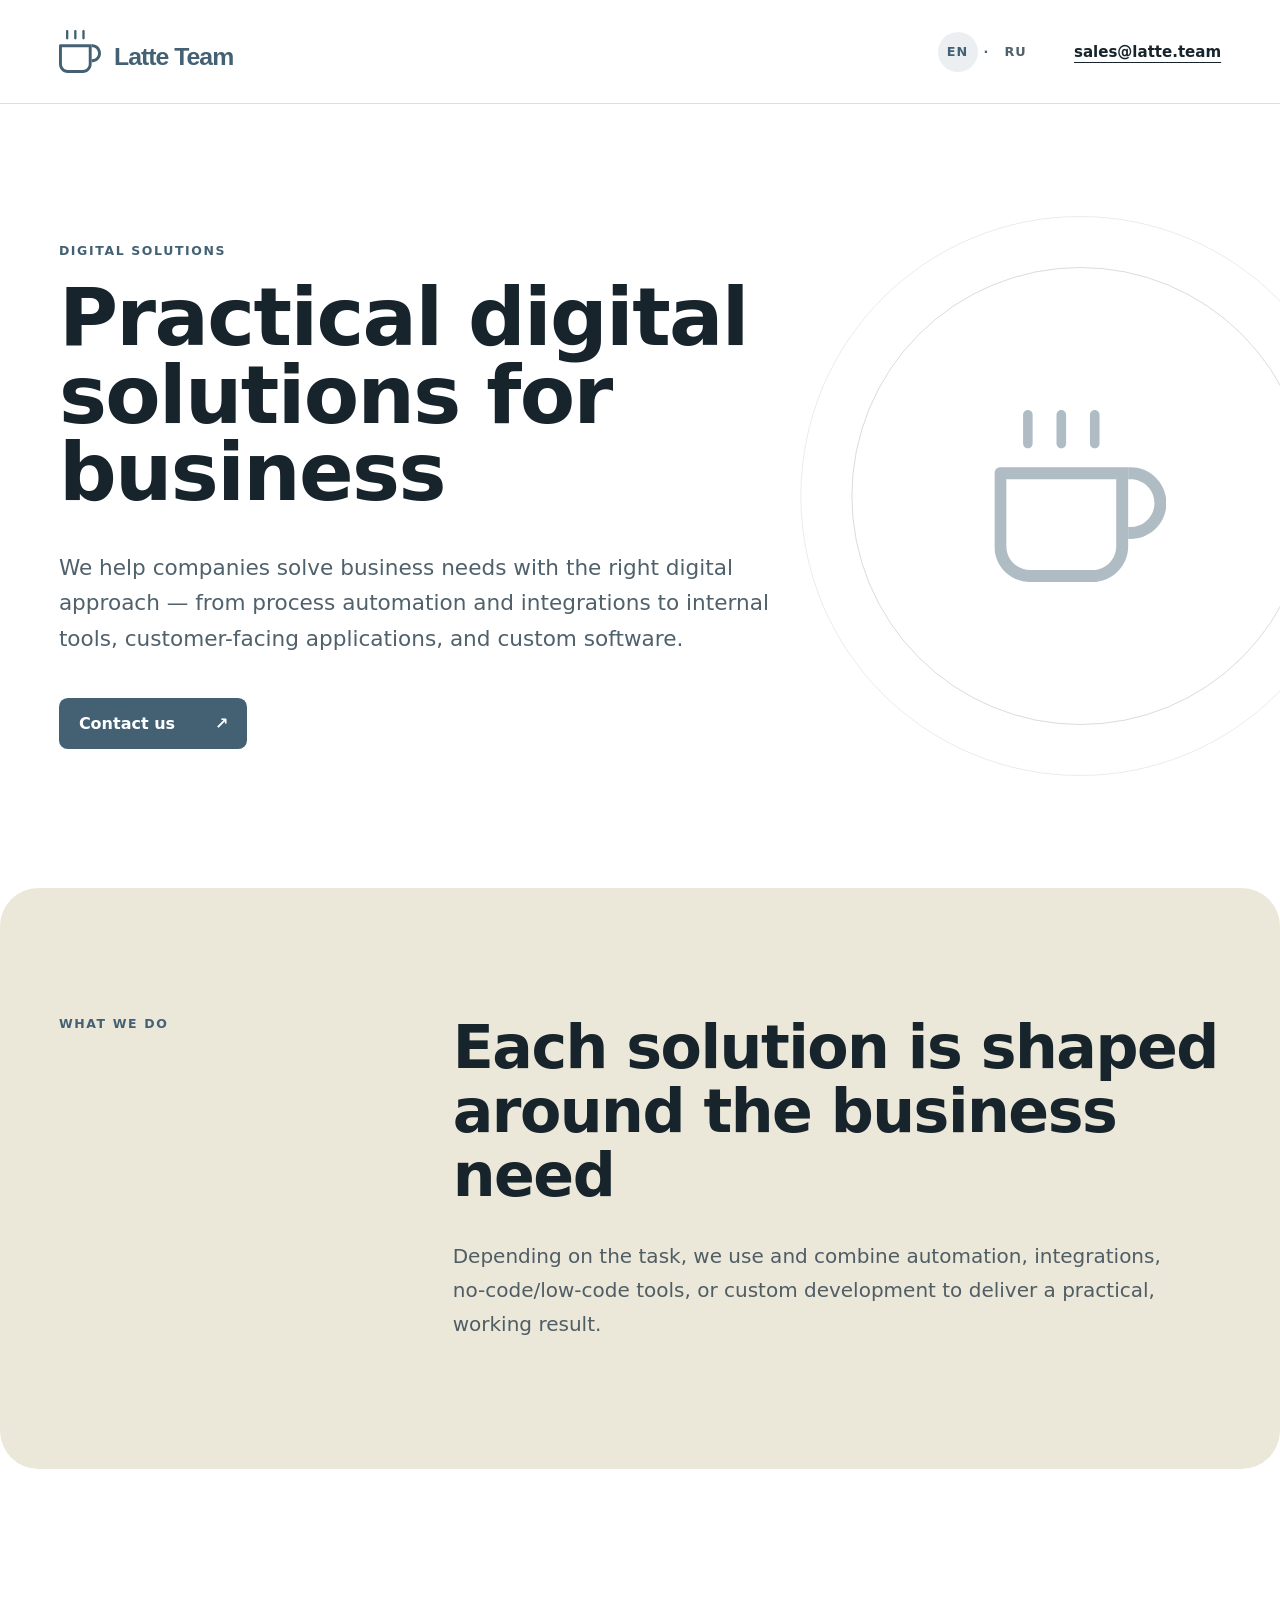
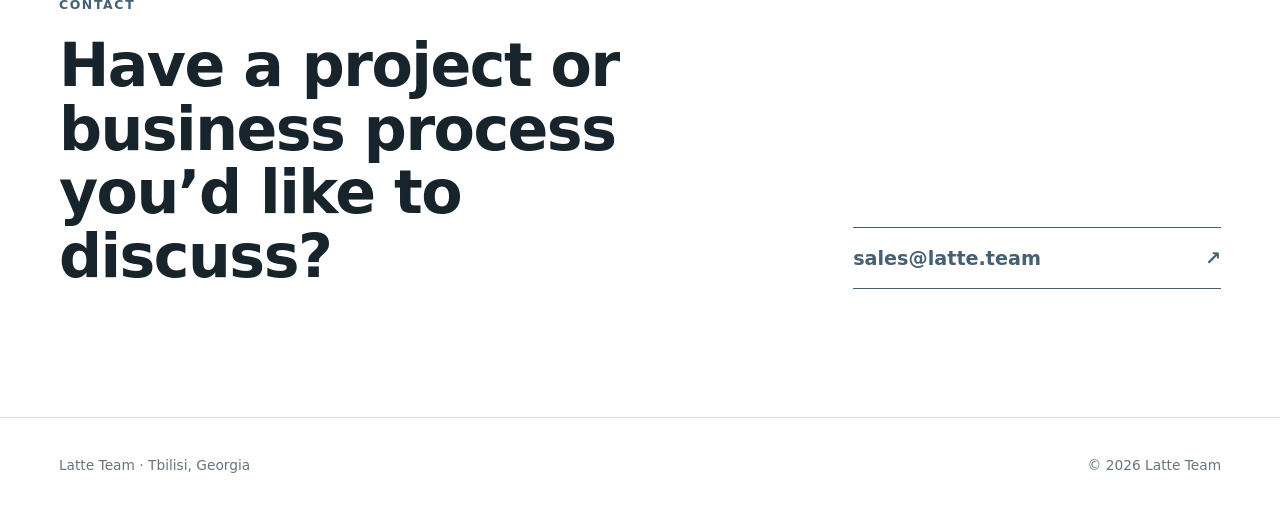
==== index.html @ b885271b "Address accessibility and site hygiene findings AI-Assisted-By: OpenAI Codex" ====
<!doctype html>
<html lang="en">
  <head>
    <meta charset="utf-8">
    <meta name="viewport" content="width=device-width, initial-scale=1">
    <meta
      http-equiv="Content-Security-Policy"
      content="default-src 'none'; style-src 'self'; img-src 'self'; font-src 'self'; base-uri 'none'; form-action 'none'"
    >
    <title>Latte Team — Digital Solutions for Business</title>
    <meta
      name="description"
      content="Latte Team helps companies solve business needs with automation, integrations, no-code/low-code tools, and custom software."
    >
    <link rel="canonical" href="https://latte.team/">
    <link rel="alternate" hreflang="en" href="https://latte.team/">
    <link rel="alternate" hreflang="ru" href="https://latte.team/ru/">
    <link rel="alternate" hreflang="x-default" href="https://latte.team/">
    <link rel="icon" href="/assets/latte-mark.svg" type="image/svg+xml">
    <link rel="alternate icon" href="/favicon.ico" type="image/x-icon">

    <meta property="og:type" content="website">
    <meta property="og:site_name" content="Latte Team">
    <meta property="og:locale" content="en_US">
    <meta property="og:locale:alternate" content="ru_RU">
    <meta property="og:title" content="Latte Team — Digital Solutions for Business">
    <meta
      property="og:description"
      content="Practical digital solutions shaped around real business needs."
    >
    <meta property="og:url" content="https://latte.team/">
    <meta property="og:image" content="https://latte.team/assets/og-image.png">
    <meta property="og:image:secure_url" content="https://latte.team/assets/og-image.png">
    <meta property="og:image:type" content="image/png">
    <meta property="og:image:width" content="1200">
    <meta property="og:image:height" content="630">
    <meta property="og:image:alt" content="Latte Team — digital solutions for business">
    <meta name="twitter:card" content="summary_large_image">
    <meta name="twitter:title" content="Latte Team — Digital Solutions for Business">
    <meta
      name="twitter:description"
      content="Practical digital solutions shaped around real business needs."
    >
    <meta name="twitter:image" content="https://latte.team/assets/og-image.png">
    <meta name="twitter:image:alt" content="Latte Team — digital solutions for business">

    <link rel="stylesheet" href="/styles.css?v=6">
  </head>
  <body>
    <header class="site-header">
      <a class="brand" href="#top" aria-label="Latte Team home">
        <img src="/assets/latte-mark.svg" width="42" height="42" alt="">
        <span>Latte Team</span>
      </a>
      <div class="header-actions">
        <nav class="language-switcher" aria-label="Language selection">
          <a href="/" lang="en" aria-current="page">EN</a>
          <span aria-hidden="true">·</span>
          <a href="/ru/" lang="ru">RU</a>
        </nav>
        <a class="header-contact" href="mailto:sales@latte.team">sales@latte.team</a>
      </div>
    </header>

    <main id="top">
      <section class="hero" aria-labelledby="hero-title">
        <div class="hero-copy">
          <p class="eyebrow">Digital solutions</p>
          <h1 id="hero-title">
            <span>Practical digital</span>
            <span>solutions for business</span>
          </h1>
          <p class="hero-intro">
            We help companies solve business needs with the right digital approach — from process
            automation and integrations to internal tools, customer-facing applications, and custom
            software.
          </p>
          <a class="primary-action" href="mailto:sales@latte.team">
            <span>Contact us</span>
            <span aria-hidden="true">↗</span>
          </a>
        </div>

        <div class="hero-mark" aria-hidden="true">
          <img src="/assets/latte-mark.svg" alt="">
        </div>
      </section>

      <section class="about" aria-labelledby="about-title">
        <p class="section-label">What we do</p>
        <div class="about-copy">
          <h2 id="about-title">
            Each solution is shaped around the business need
          </h2>
          <p>
            Depending on the task, we use and combine automation, integrations, no-code/low-code
            tools, or custom development to deliver a practical, working result.
          </p>
        </div>
      </section>

      <section class="contact" aria-labelledby="contact-title">
        <div>
          <p class="section-label">Contact</p>
          <h2 id="contact-title">Have a project or business process you’d like to discuss?</h2>
        </div>
        <a class="contact-email" href="mailto:sales@latte.team">
          <span>sales@latte.team</span>
          <span aria-hidden="true">↗</span>
        </a>
      </section>
    </main>

    <footer>
      <span>Latte Team · Tbilisi, Georgia</span>
      <span>© 2026 Latte Team</span>
    </footer>
  </body>
</html>
---- styles.css ----
@font-face {
  font-family: "Comfortaa";
  src: url("assets/comfortaa-bold.ttf") format("truetype");
  font-style: normal;
  font-weight: 700;
  font-display: swap;
}

:root {
  --ink: #17242c;
  --brand: #446173;
  --brand-deep: #344f60;
  --brand-soft: #b9d9ed;
  --cream: #ebe7d9;
  --white: #ffffff;
  --line: rgba(68, 97, 115, 0.2);
  --focus-ring: #075978;
  --page-pad: clamp(1.25rem, 4.6vw, 4.75rem);
  --content: 88rem;
}

*,
*::before,
*::after {
  box-sizing: border-box;
}

html {
  scroll-behavior: smooth;
}

body {
  margin: 0;
  color: var(--ink);
  background: var(--white);
  font-family: system-ui, -apple-system, BlinkMacSystemFont, "Segoe UI", sans-serif;
  font-synthesis: none;
  -webkit-font-smoothing: antialiased;
}

a {
  color: inherit;
  -webkit-tap-highlight-color: rgba(68, 97, 115, 0.22);
  transition: opacity 120ms ease;
}

a:active {
  opacity: 0.68;
}

.site-header,
main,
footer {
  width: min(100%, var(--content));
  margin-inline: auto;
}

.site-header {
  min-height: 6.5rem;
  display: flex;
  flex-wrap: wrap;
  align-items: center;
  justify-content: space-between;
  gap: 2rem;
  padding: 1.25rem var(--page-pad);
  border-bottom: 1px solid var(--line);
}

.brand {
  display: inline-flex;
  align-items: center;
  gap: 0.8rem;
  text-decoration: none;
}

.brand img {
  width: 2.65rem;
  height: 2.65rem;
}

.brand span {
  color: var(--brand);
  font-family: "Comfortaa", ui-rounded, sans-serif;
  font-size: clamp(1.25rem, 2vw, 1.55rem);
  font-weight: 700;
  letter-spacing: -0.04em;
  transform: translateY(0.36rem);
}

.header-contact {
  font-size: 0.94rem;
  font-weight: 600;
  text-decoration-thickness: 1px;
  text-underline-offset: 0.32rem;
}

.header-actions {
  display: flex;
  align-items: center;
  gap: clamp(1.25rem, 3vw, 2.5rem);
  margin-left: auto;
}

.language-switcher {
  display: inline-flex;
  align-items: center;
  gap: 0.38rem;
  color: #50616c;
  font-size: 0.8rem;
  font-weight: 700;
  letter-spacing: 0.08em;
  white-space: nowrap;
}

.language-switcher a {
  min-width: 2.5rem;
  min-height: 2.5rem;
  display: inline-grid;
  place-items: center;
  border-radius: 999px;
  text-decoration: none;
  transition: color 120ms ease, background-color 120ms ease, opacity 120ms ease;
}

.language-switcher a[aria-current="page"] {
  color: var(--brand);
  background: rgba(68, 97, 115, 0.1);
}

.language-switcher a:not([aria-current="page"]):hover {
  color: var(--ink);
  background: rgba(68, 97, 115, 0.08);
}

.hero {
  position: relative;
  min-height: min(49rem, calc(100vh - 6.5rem));
  display: grid;
  grid-template-columns: minmax(0, 1.65fr) minmax(16rem, 0.45fr);
  align-items: center;
  gap: clamp(2rem, 7vw, 8rem);
  padding: clamp(5rem, 10vw, 9rem) var(--page-pad);
  overflow: hidden;
}

.hero-copy {
  position: relative;
  z-index: 2;
  max-width: 58rem;
}

.eyebrow,
.section-label {
  margin: 0 0 1.35rem;
  color: var(--brand);
  font-size: 0.78rem;
  font-weight: 700;
  letter-spacing: 0.13em;
  text-transform: uppercase;
}

h1,
h2,
p {
  overflow-wrap: anywhere;
  text-wrap: pretty;
}

h1 {
  margin: 0;
  font-size: clamp(3.15rem, 6.3vw, 5.7rem);
  font-weight: 600;
  letter-spacing: -0.02em;
  line-height: 0.96;
}

h1 span {
  display: block;
}

.hero-intro {
  max-width: 48rem;
  margin: 2.4rem 0 0;
  color: #50616c;
  font-size: clamp(1.08rem, 2vw, 1.35rem);
  line-height: 1.65;
}

.primary-action {
  width: fit-content;
  max-width: 100%;
  min-width: 0;
  display: inline-flex;
  align-items: center;
  justify-content: space-between;
  gap: 2.5rem;
  margin-top: 2.6rem;
  padding: 1rem 1.15rem 1rem 1.25rem;
  border-radius: 0.55rem;
  color: var(--white);
  background: var(--brand);
  font-weight: 700;
  text-decoration: none;
  transition: transform 160ms ease, background 160ms ease;
}

.primary-action span:first-child,
.contact-email span:first-child {
  min-width: 0;
  overflow-wrap: anywhere;
}

.primary-action span[aria-hidden="true"],
.contact-email span[aria-hidden="true"] {
  flex: 0 0 auto;
}

.primary-action:hover {
  background: var(--brand-deep);
  transform: translateY(-2px);
}

.primary-action:active {
  opacity: 1;
  background: var(--ink);
  transform: translateY(1px);
}

.hero-mark {
  position: relative;
  justify-self: end;
  width: min(28vw, 26rem);
  aspect-ratio: 1;
  display: grid;
  place-items: center;
  border-radius: 50%;
  transform: translateX(clamp(1rem, 3vw, 3rem));
}

.hero-mark::before,
.hero-mark::after {
  content: "";
  position: absolute;
  border-radius: 50%;
  border: 1px solid rgba(68, 97, 115, 0.14);
}

.hero-mark::before {
  inset: -14%;
  border-color: rgba(68, 97, 115, 0.22);
}

.hero-mark::after {
  inset: -28%;
  border-color: rgba(68, 97, 115, 0.12);
}

.hero-mark img {
  width: 48%;
  height: 48%;
  opacity: 0.42;
}

.about {
  display: grid;
  grid-template-columns: minmax(10rem, 0.55fr) minmax(0, 1.45fr);
  gap: clamp(3rem, 8vw, 9rem);
  padding: clamp(5rem, 10vw, 9rem) var(--page-pad);
  border-radius: clamp(0rem, 3vw, 2.5rem);
  background: var(--cream);
}

.about h2,
.contact h2 {
  margin: 0;
  font-size: clamp(2.2rem, 4.7vw, 4.65rem);
  font-weight: 600;
  letter-spacing: -0.025em;
  line-height: 1.06;
}

.about-copy p {
  max-width: 48rem;
  margin: 2rem 0 0;
  color: #4f5d65;
  font-size: clamp(1.05rem, 1.8vw, 1.25rem);
  line-height: 1.7;
}

.contact {
  display: grid;
  grid-template-columns: minmax(0, 1fr) auto;
  align-items: end;
  gap: clamp(3rem, 8vw, 8rem);
  padding: clamp(5rem, 10vw, 9rem) var(--page-pad);
}

.contact h2 {
  max-width: 16ch;
}

.contact-email {
  width: 23rem;
  max-width: 100%;
  min-width: 0;
  display: flex;
  align-items: center;
  justify-content: space-between;
  justify-self: end;
  gap: 2rem;
  padding: 1.15rem 0;
  border-top: 1px solid var(--brand);
  border-bottom: 1px solid var(--brand);
  color: var(--brand);
  font-size: clamp(1rem, 1.8vw, 1.2rem);
  font-weight: 700;
  text-decoration: none;
}

.error-layout {
  min-height: 100vh;
  display: flex;
  flex-direction: column;
}

.error-main {
  min-height: min(43rem, calc(100vh - 12.5rem));
  display: grid;
  align-items: center;
  padding: clamp(5rem, 10vw, 9rem) var(--page-pad);
}

.error-copy {
  max-width: 48rem;
}

.error-copy .hero-intro span {
  display: block;
  margin-top: 0.5rem;
}

.error-actions {
  display: flex;
  align-items: center;
  flex-wrap: wrap;
  gap: 1.5rem;
}

.secondary-action {
  margin-top: 2.6rem;
  padding: 0.75rem 0;
  color: var(--brand);
  font-weight: 700;
  text-underline-offset: 0.3rem;
}

footer {
  min-height: 6rem;
  display: flex;
  align-items: center;
  justify-content: space-between;
  gap: 1.5rem;
  padding: 1.5rem var(--page-pad);
  border-top: 1px solid var(--line);
  color: #66757e;
  font-size: 0.86rem;
}

:focus-visible {
  outline: 3px solid var(--focus-ring);
  outline-offset: 4px;
  border-radius: 0.2rem;
}

.primary-action:focus-visible {
  outline-color: var(--white);
  box-shadow: 0 0 0 7px var(--focus-ring);
}

@media (max-width: 1050px) {
  .hero {
    grid-template-columns: minmax(0, 1fr) 15rem;
    gap: 2rem;
  }

  h1 {
    font-size: clamp(2.6rem, 6.2vw, 4.2rem);
  }
}

@media (max-width: 960px) {
  .hero {
    grid-template-columns: 1fr;
  }

  .hero-mark {
    display: none;
  }

  .contact {
    grid-template-columns: 1fr;
    align-items: start;
    gap: 2.5rem;
  }

  .contact-email {
    justify-self: end;
  }
}

@media (max-width: 800px) {
  .site-header {
    min-height: 5.5rem;
    gap: 1rem;
  }

  .header-contact {
    display: none;
  }

  .hero {
    min-height: auto;
    padding-top: 4.75rem;
    padding-bottom: 5.5rem;
  }

  h1 {
    font-size: clamp(1.7rem, 8vw, 2.4rem);
  }

  .hero-intro {
    margin-top: 1.8rem;
  }

  .about {
    grid-template-columns: 1fr;
    gap: 2rem;
  }

  .contact-email {
    width: fit-content;
    max-width: 100%;
    justify-content: flex-start;
    gap: 2.25rem;
    padding-block: 0.9rem;
  }

  footer {
    align-items: flex-start;
    flex-direction: column;
  }

}

@media (max-width: 380px) {
  .brand {
    gap: 0.6rem;
  }

  .brand span {
    font-size: 1.1rem;
  }

  .language-switcher a {
    min-width: 2.25rem;
    min-height: 2.25rem;
  }
}

@media (prefers-reduced-motion: reduce) {
  html {
    scroll-behavior: auto;
  }

  a,
  .primary-action,
  .language-switcher a {
    transition: none;
  }
}
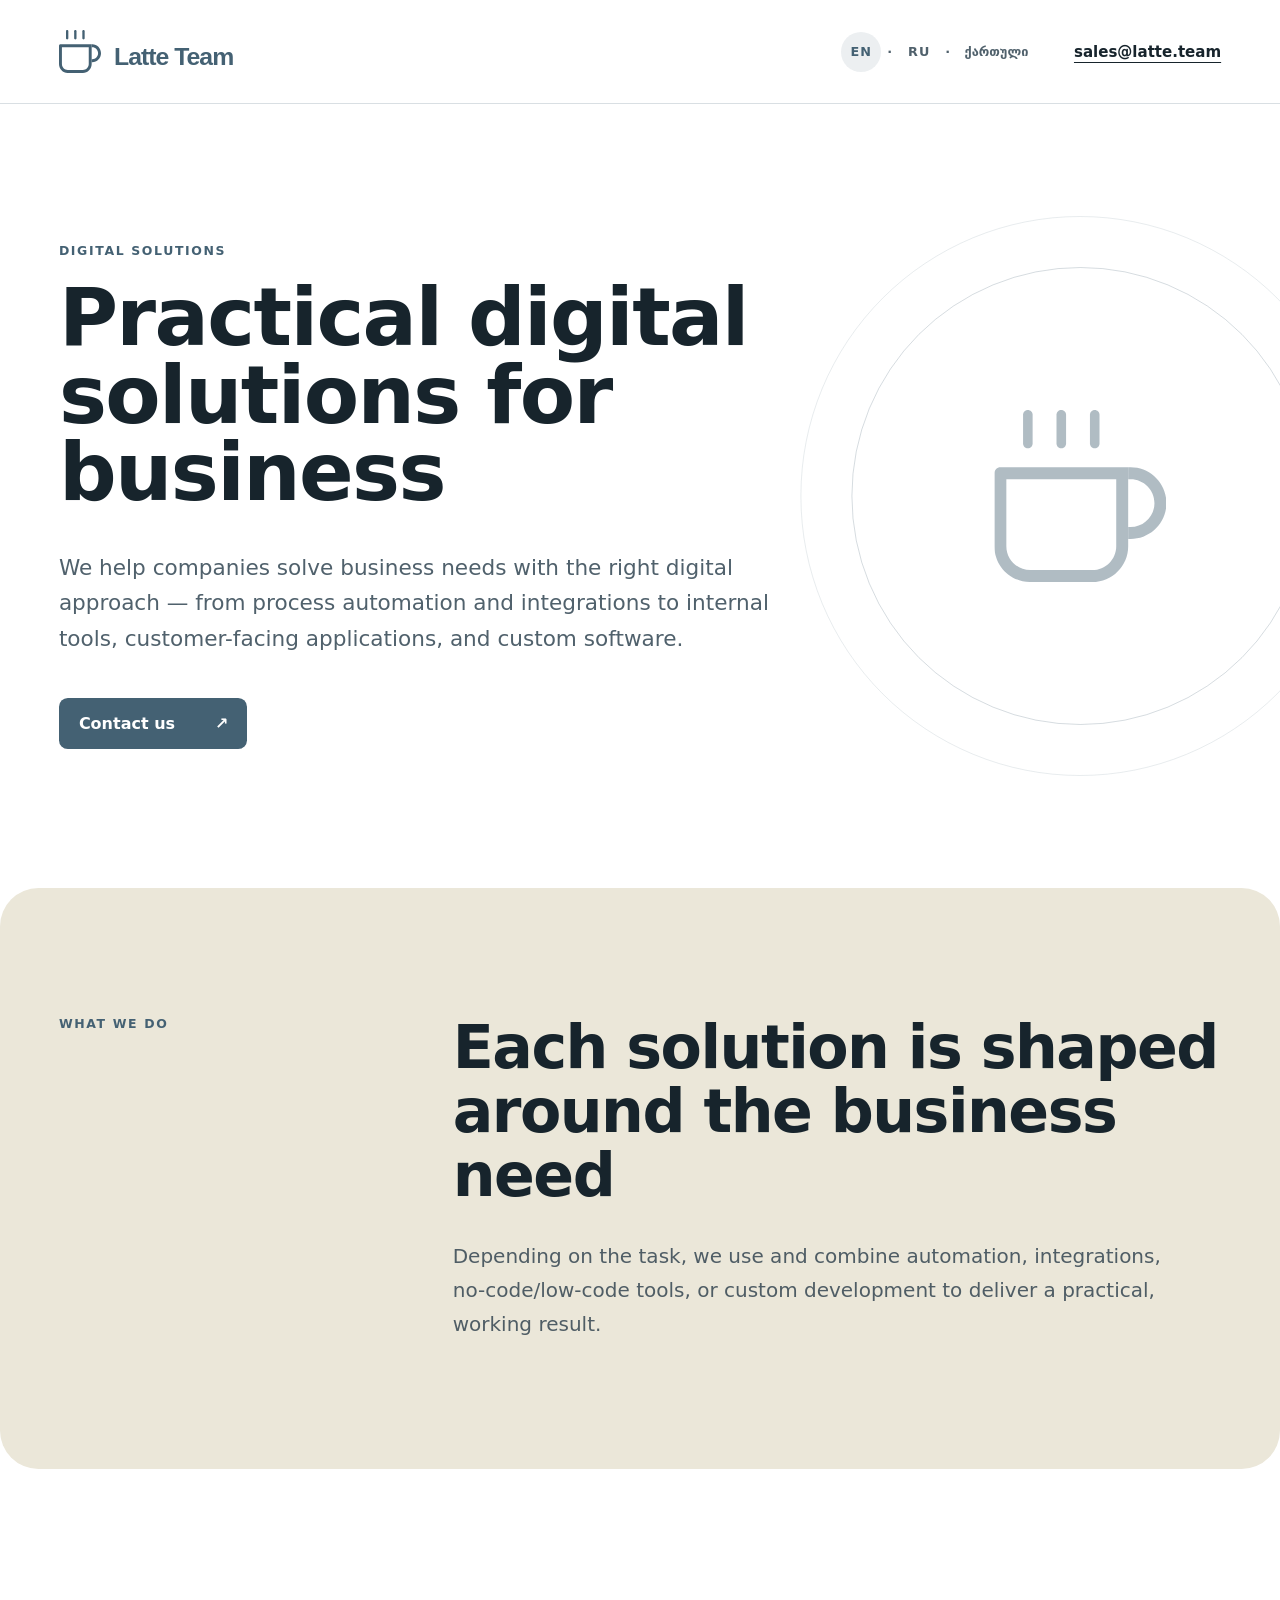
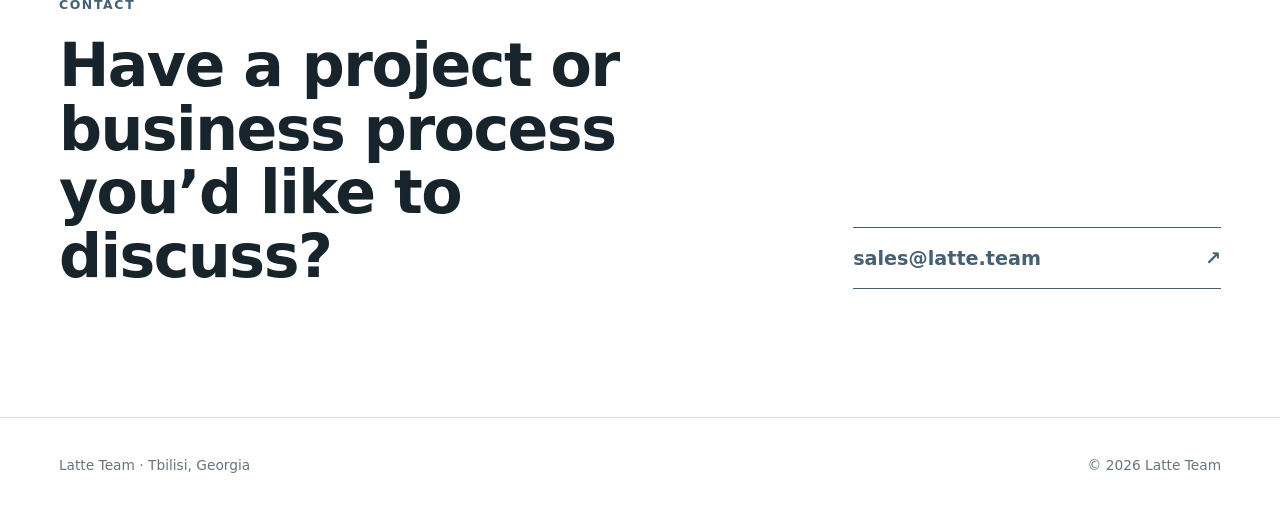
==== commit 4171a98c: "Add Georgian site localization AI-Assisted-By: OpenAI Codex" ====
--- a/index.html
+++ b/index.html
@@ -15,6 +15,7 @@
     <link rel="canonical" href="https://latte.team/">
     <link rel="alternate" hreflang="en" href="https://latte.team/">
     <link rel="alternate" hreflang="ru" href="https://latte.team/ru/">
+    <link rel="alternate" hreflang="ka-GE" href="https://latte.team/ka/">
     <link rel="alternate" hreflang="x-default" href="https://latte.team/">
     <link rel="icon" href="/assets/latte-mark.svg" type="image/svg+xml">
     <link rel="alternate icon" href="/favicon.ico" type="image/x-icon">
@@ -23,6 +24,7 @@
     <meta property="og:site_name" content="Latte Team">
     <meta property="og:locale" content="en_US">
     <meta property="og:locale:alternate" content="ru_RU">
+    <meta property="og:locale:alternate" content="ka_GE">
     <meta property="og:title" content="Latte Team — Digital Solutions for Business">
     <meta
       property="og:description"
@@ -44,7 +46,7 @@
     <meta name="twitter:image" content="https://latte.team/assets/og-image.png">
     <meta name="twitter:image:alt" content="Latte Team — digital solutions for business">
 
-    <link rel="stylesheet" href="/styles.css?v=6">
+    <link rel="stylesheet" href="/styles.css?v=7">
   </head>
   <body>
     <header class="site-header">
@@ -57,6 +59,8 @@
           <a href="/" lang="en" aria-current="page">EN</a>
           <span aria-hidden="true">·</span>
           <a href="/ru/" lang="ru">RU</a>
+          <span aria-hidden="true">·</span>
+          <a href="/ka/" lang="ka">ქართული</a>
         </nav>
         <a class="header-contact" href="mailto:sales@latte.team">sales@latte.team</a>
       </div>
--- a/styles.css
+++ b/styles.css
@@ -95,6 +95,8 @@
 }
 
 .header-actions {
+  min-width: 0;
+  max-width: 100%;
   display: flex;
   align-items: center;
   gap: clamp(1.25rem, 3vw, 2.5rem);
@@ -102,8 +104,12 @@
 }
 
 .language-switcher {
+  min-width: 0;
+  max-width: 100%;
   display: inline-flex;
-  align-items: center;
+  flex-wrap: wrap;
+  align-items: center;
+  justify-content: flex-end;
   gap: 0.38rem;
   color: #50616c;
   font-size: 0.8rem;
@@ -113,8 +119,8 @@
 }
 
 .language-switcher a {
-  min-width: 2.5rem;
-  min-height: 2.5rem;
+  min-width: 40px;
+  min-height: 40px;
   display: inline-grid;
   place-items: center;
   border-radius: 999px;
@@ -130,6 +136,11 @@
 .language-switcher a:not([aria-current="page"]):hover {
   color: var(--ink);
   background: rgba(68, 97, 115, 0.08);
+}
+
+.language-switcher a[lang="ka"] {
+  padding-inline: 0.45rem;
+  letter-spacing: normal;
 }
 
 .hero {
@@ -176,6 +187,21 @@
 
 h1 span {
   display: block;
+}
+
+html[lang="ka"] h1,
+html[lang="ka"] h2 {
+  letter-spacing: 0;
+}
+
+html[lang="ka"] h1 {
+  line-height: 1.04;
+}
+
+@media (min-width: 1051px) {
+  html[lang="ka"] h1 {
+    font-size: clamp(3.15rem, 4.9vw, 4.5rem);
+  }
 }
 
 .hero-intro {
@@ -461,10 +487,6 @@
     font-size: 1.1rem;
   }
 
-  .language-switcher a {
-    min-width: 2.25rem;
-    min-height: 2.25rem;
-  }
 }
 
 @media (prefers-reduced-motion: reduce) {
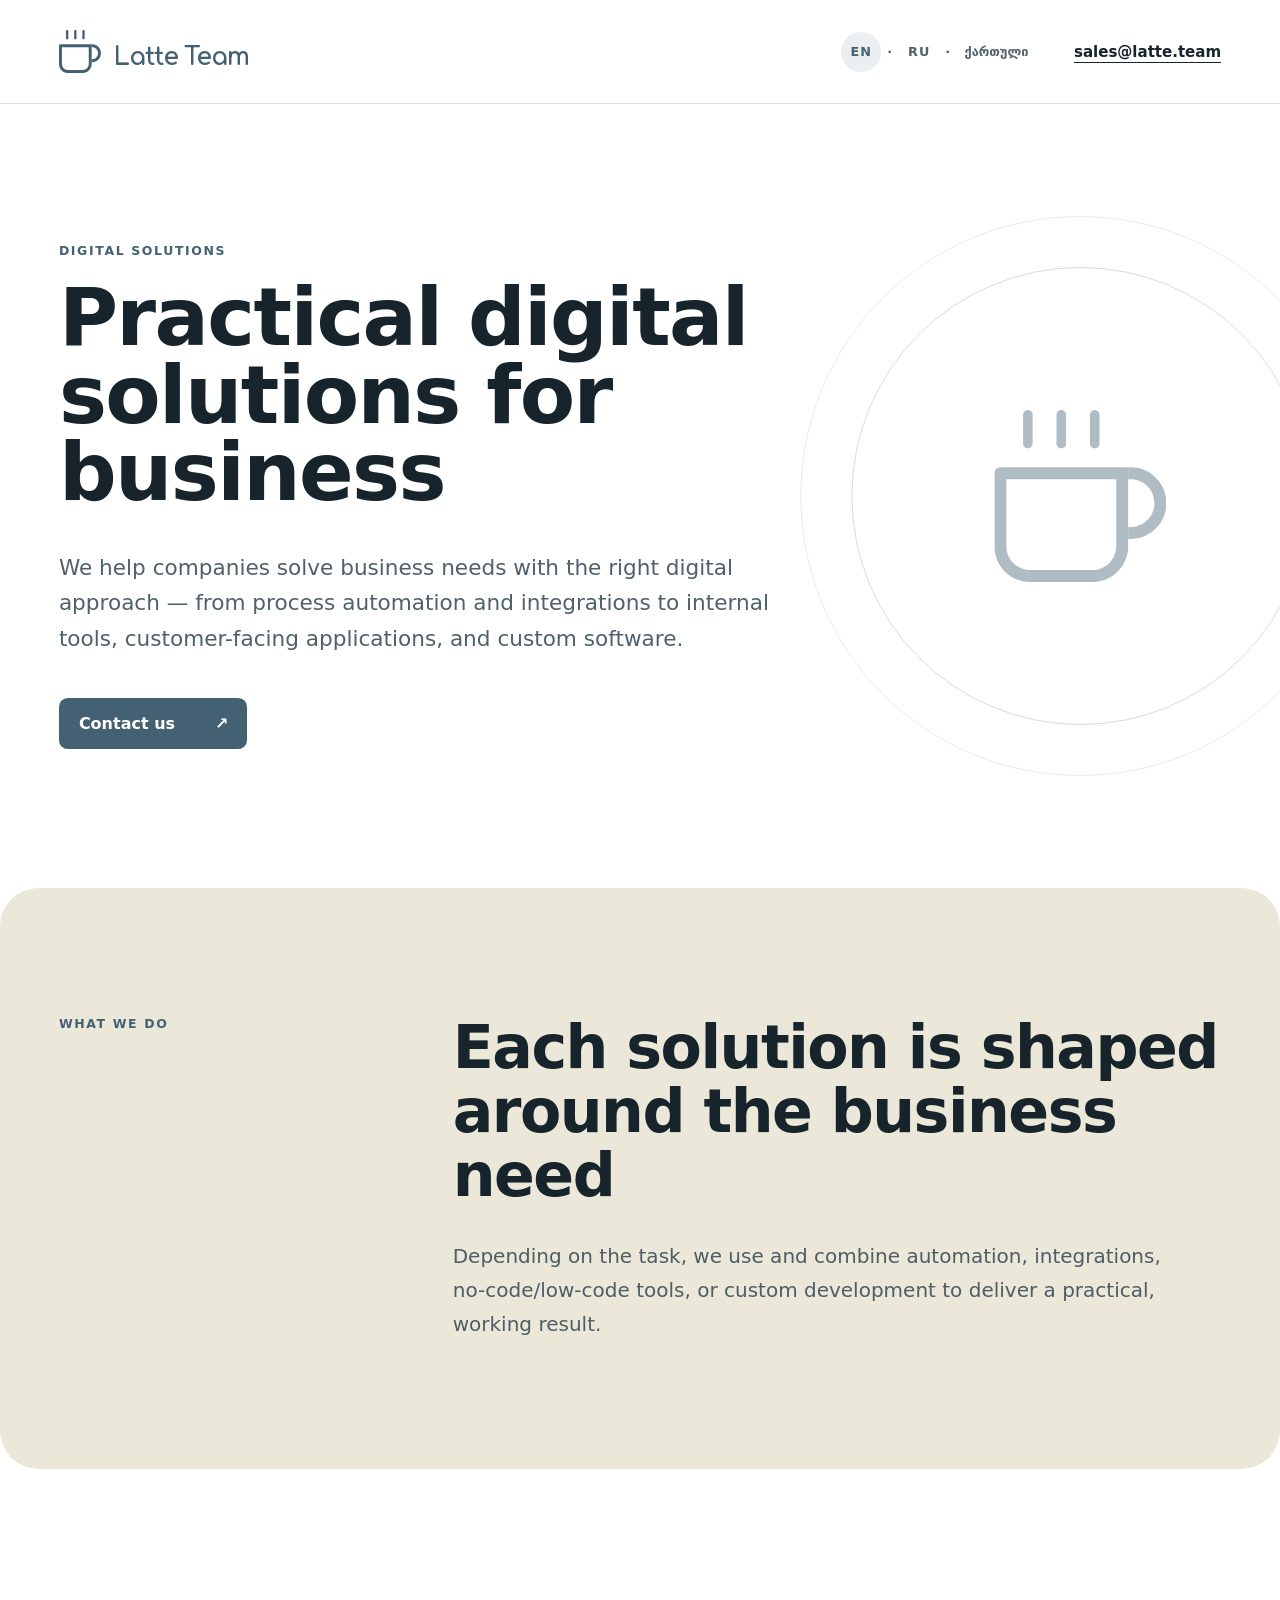
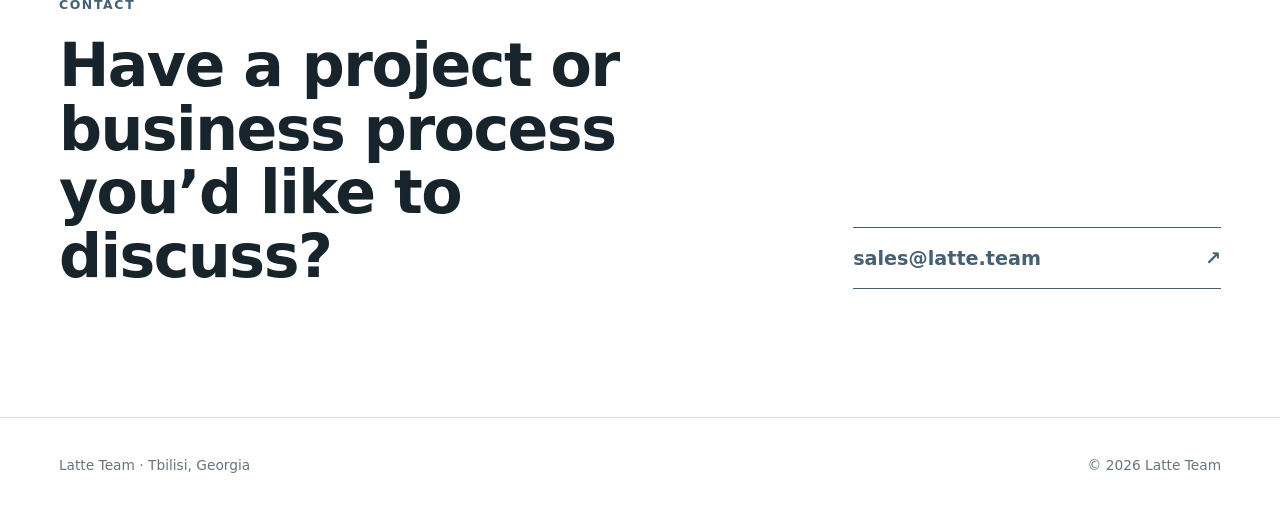
==== commit ba29242c: "Resolve remaining AIR review polish AI-Assisted-By: OpenAI Codex" ====
--- a/index.html
+++ b/index.html
@@ -15,10 +15,17 @@
     <link rel="canonical" href="https://latte.team/">
     <link rel="alternate" hreflang="en" href="https://latte.team/">
     <link rel="alternate" hreflang="ru" href="https://latte.team/ru/">
-    <link rel="alternate" hreflang="ka-GE" href="https://latte.team/ka/">
+    <link rel="alternate" hreflang="ka" href="https://latte.team/ka/">
     <link rel="alternate" hreflang="x-default" href="https://latte.team/">
     <link rel="icon" href="/assets/latte-mark.svg" type="image/svg+xml">
     <link rel="alternate icon" href="/favicon.ico" type="image/x-icon">
+    <link
+      rel="preload"
+      href="/assets/comfortaa-latin-700.woff2"
+      as="font"
+      type="font/woff2"
+      crossorigin
+    >
 
     <meta property="og:type" content="website">
     <meta property="og:site_name" content="Latte Team">
@@ -46,11 +53,11 @@
     <meta name="twitter:image" content="https://latte.team/assets/og-image.png">
     <meta name="twitter:image:alt" content="Latte Team — digital solutions for business">
 
-    <link rel="stylesheet" href="/styles.css?v=7">
+    <link rel="stylesheet" href="/styles.css?v=8">
   </head>
   <body>
     <header class="site-header">
-      <a class="brand" href="#top" aria-label="Latte Team home">
+      <a class="brand" href="/" aria-label="Latte Team home">
         <img src="/assets/latte-mark.svg" width="42" height="42" alt="">
         <span>Latte Team</span>
       </a>
--- a/styles.css
+++ b/styles.css
@@ -1,9 +1,12 @@
 @font-face {
   font-family: "Comfortaa";
-  src: url("assets/comfortaa-bold.ttf") format("truetype");
+  src: url("assets/comfortaa-latin-700.woff2") format("woff2");
   font-style: normal;
   font-weight: 700;
   font-display: swap;
+  unicode-range: U+0000-00FF, U+0131, U+0152-0153, U+02BB-02BC, U+02C6, U+02DA, U+02DC,
+    U+0304, U+0308, U+0329, U+2000-206F, U+20AC, U+2122, U+2191, U+2193, U+2212, U+2215,
+    U+FEFF, U+FFFD;
 }
 
 :root {
@@ -146,6 +149,7 @@
 .hero {
   position: relative;
   min-height: min(49rem, calc(100vh - 6.5rem));
+  min-height: min(49rem, calc(100dvh - 6.5rem));
   display: grid;
   grid-template-columns: minmax(0, 1.65fr) minmax(16rem, 0.45fr);
   align-items: center;
@@ -192,6 +196,12 @@
 html[lang="ka"] h1,
 html[lang="ka"] h2 {
   letter-spacing: 0;
+}
+
+html[lang="ka"] .eyebrow,
+html[lang="ka"] .section-label {
+  letter-spacing: 0.04em;
+  text-transform: none;
 }
 
 html[lang="ka"] h1 {
@@ -345,12 +355,13 @@
 
 .error-layout {
   min-height: 100vh;
+  min-height: 100svh;
   display: flex;
   flex-direction: column;
 }
 
 .error-main {
-  min-height: min(43rem, calc(100vh - 12.5rem));
+  flex: 1;
   display: grid;
   align-items: center;
   padding: clamp(5rem, 10vw, 9rem) var(--page-pad);
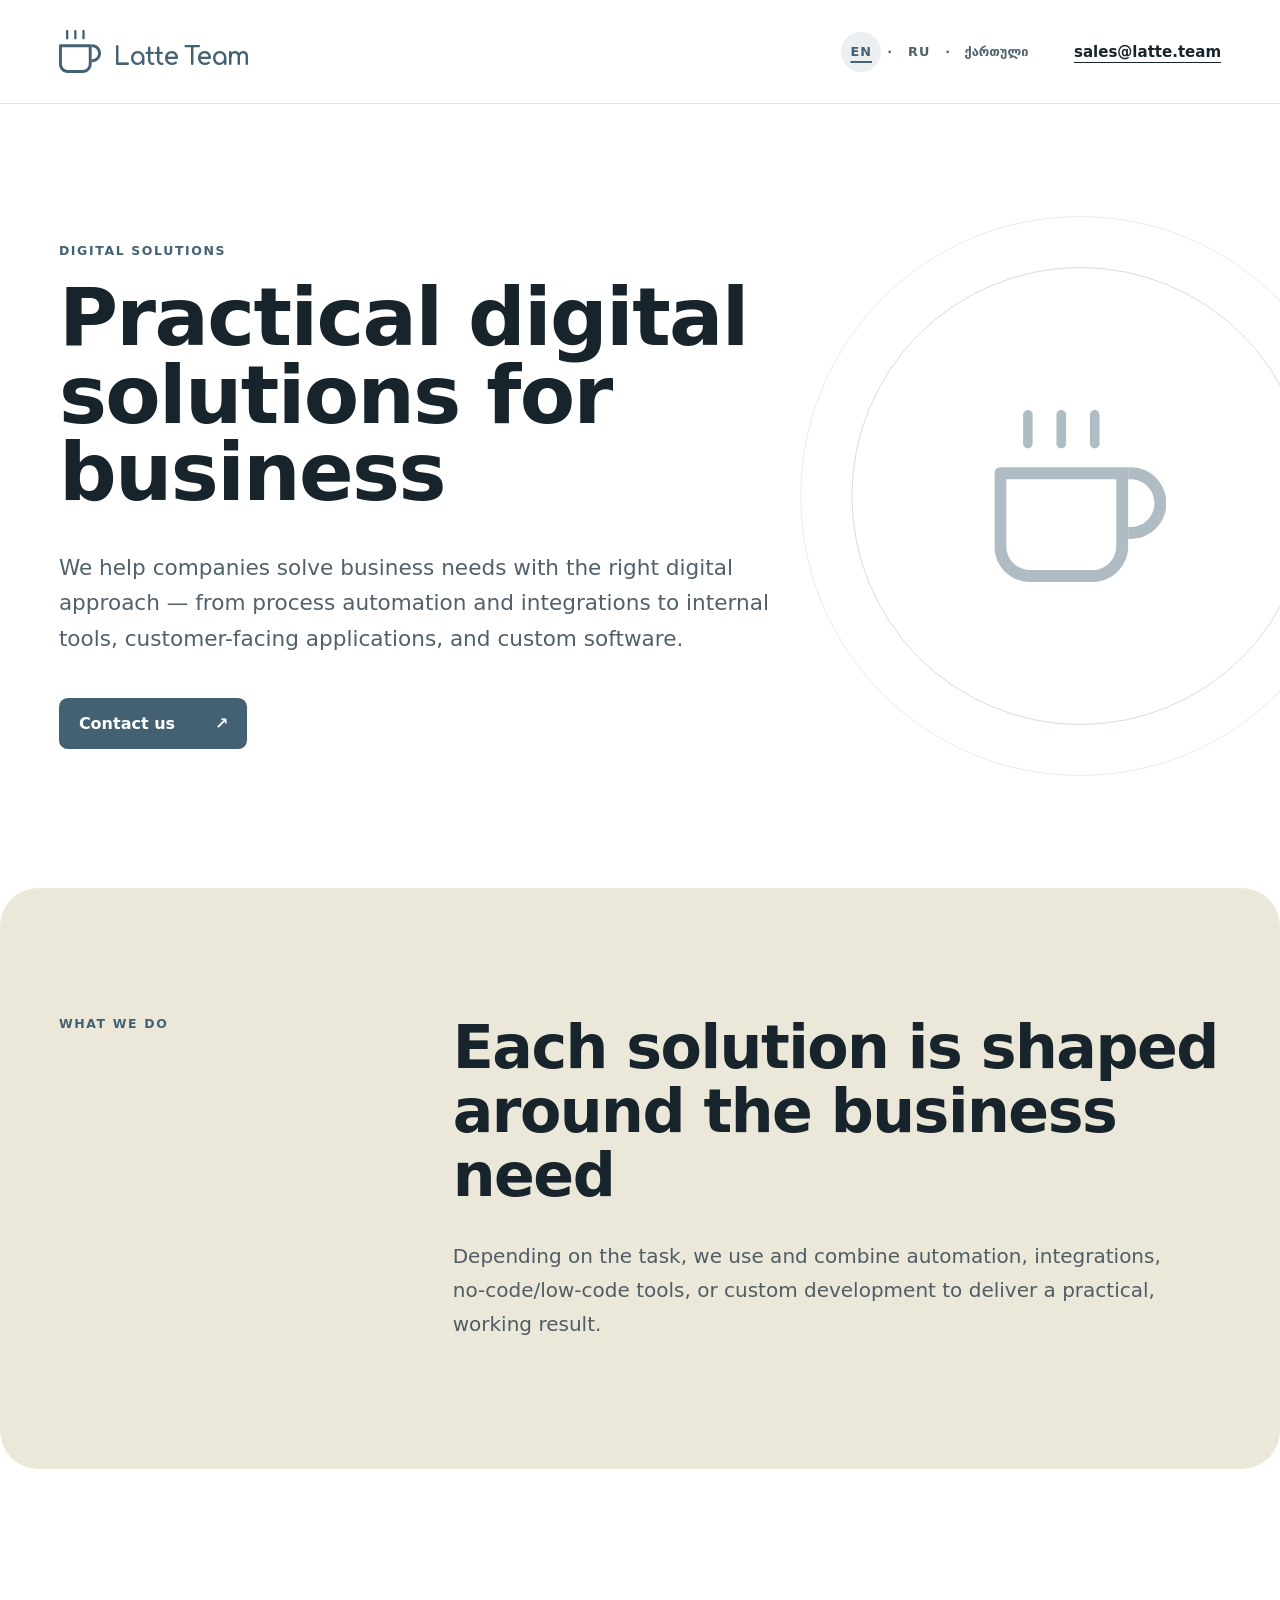
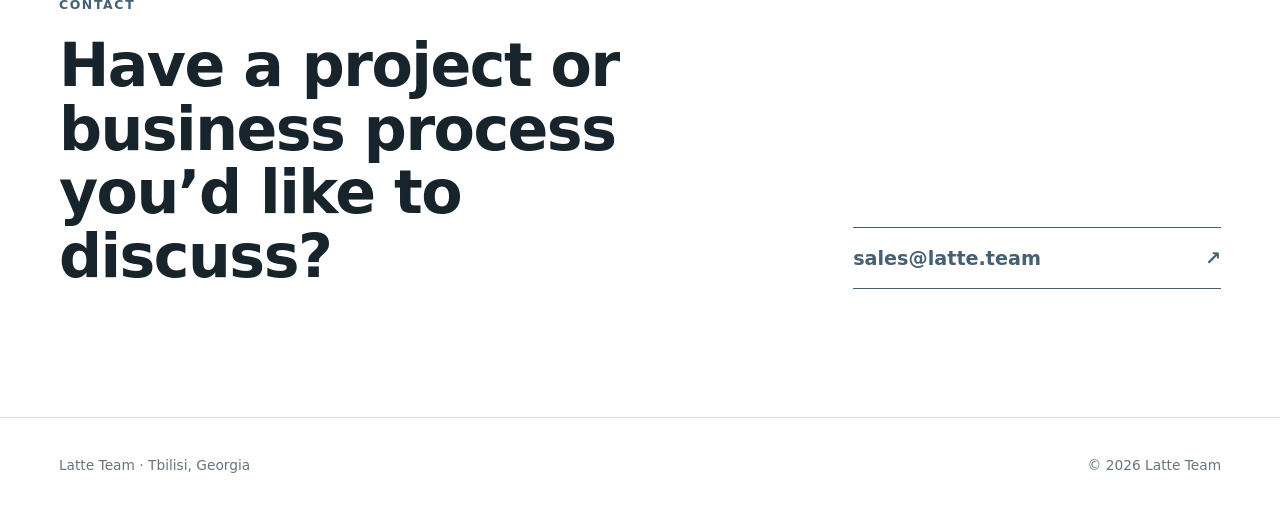
==== commit 104d9352: "Resolve final AIR review findings AI-Assisted-By: OpenAI Codex" ====
--- a/index.html
+++ b/index.html
@@ -53,9 +53,10 @@
     <meta name="twitter:image" content="https://latte.team/assets/og-image.png">
     <meta name="twitter:image:alt" content="Latte Team — digital solutions for business">
 
-    <link rel="stylesheet" href="/styles.css?v=8">
+    <link rel="stylesheet" href="/styles.css?v=430b26e0bc7e">
   </head>
   <body>
+    <a class="skip-link" href="#top">Skip to main content</a>
     <header class="site-header">
       <a class="brand" href="/" aria-label="Latte Team home">
         <img src="/assets/latte-mark.svg" width="42" height="42" alt="">
--- a/styles.css
+++ b/styles.css
@@ -51,6 +51,30 @@
   opacity: 0.68;
 }
 
+.skip-link {
+  position: fixed;
+  top: 0.75rem;
+  left: var(--page-pad);
+  right: var(--page-pad);
+  z-index: 20;
+  width: fit-content;
+  max-width: calc(100% - (2 * var(--page-pad)));
+  padding: 0.75rem 1rem;
+  border-radius: 0.35rem;
+  color: var(--white);
+  background: var(--brand-deep);
+  font-weight: 700;
+  text-decoration: none;
+  transform: translateY(calc(-100% - 1rem));
+  transition: transform 120ms ease;
+}
+
+.skip-link:focus-visible {
+  outline-color: var(--white);
+  box-shadow: 0 0 0 7px var(--focus-ring);
+  transform: translateY(0);
+}
+
 .site-header,
 main,
 footer {
@@ -134,6 +158,10 @@
 .language-switcher a[aria-current="page"] {
   color: var(--brand);
   background: rgba(68, 97, 115, 0.1);
+  text-decoration-line: underline;
+  text-decoration-color: var(--brand);
+  text-decoration-thickness: 2px;
+  text-underline-offset: 0.32rem;
 }
 
 .language-switcher a:not([aria-current="page"]):hover {
@@ -507,6 +535,7 @@
 
   a,
   .primary-action,
+  .skip-link,
   .language-switcher a {
     transition: none;
   }
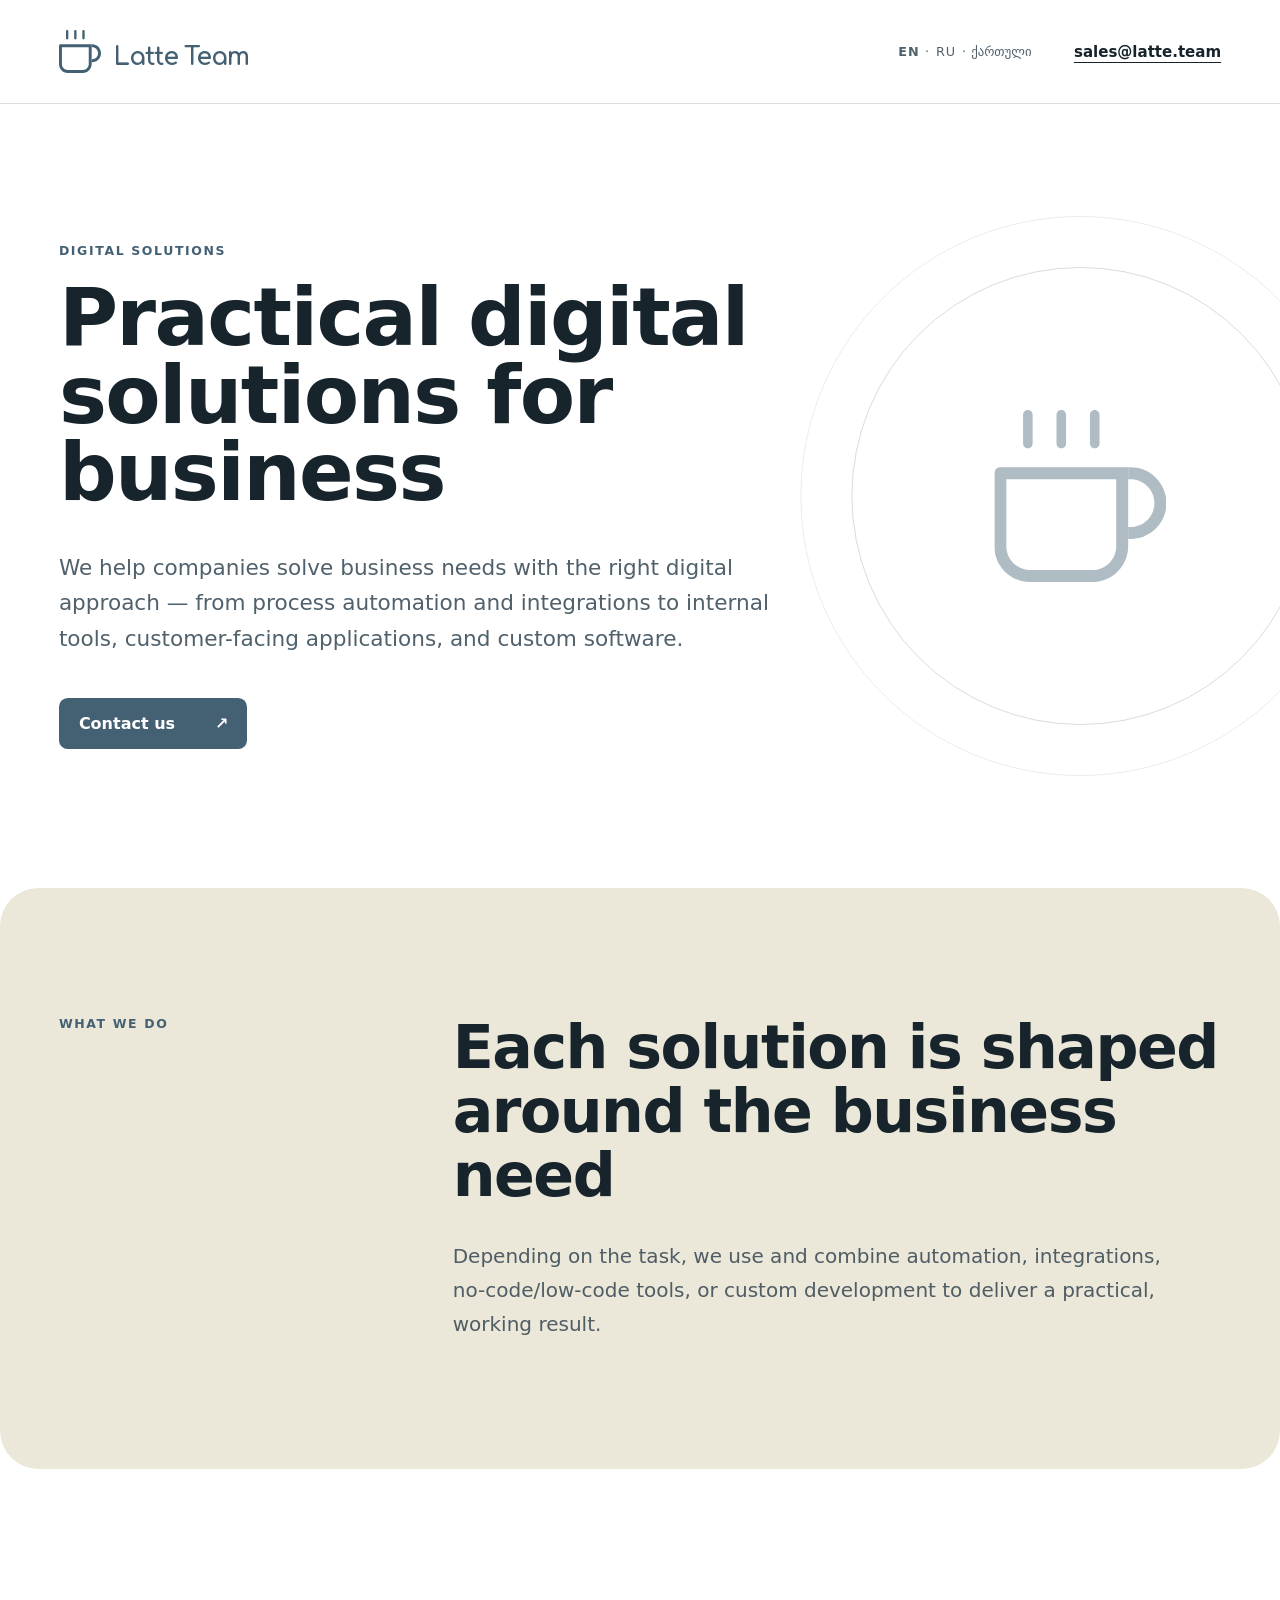
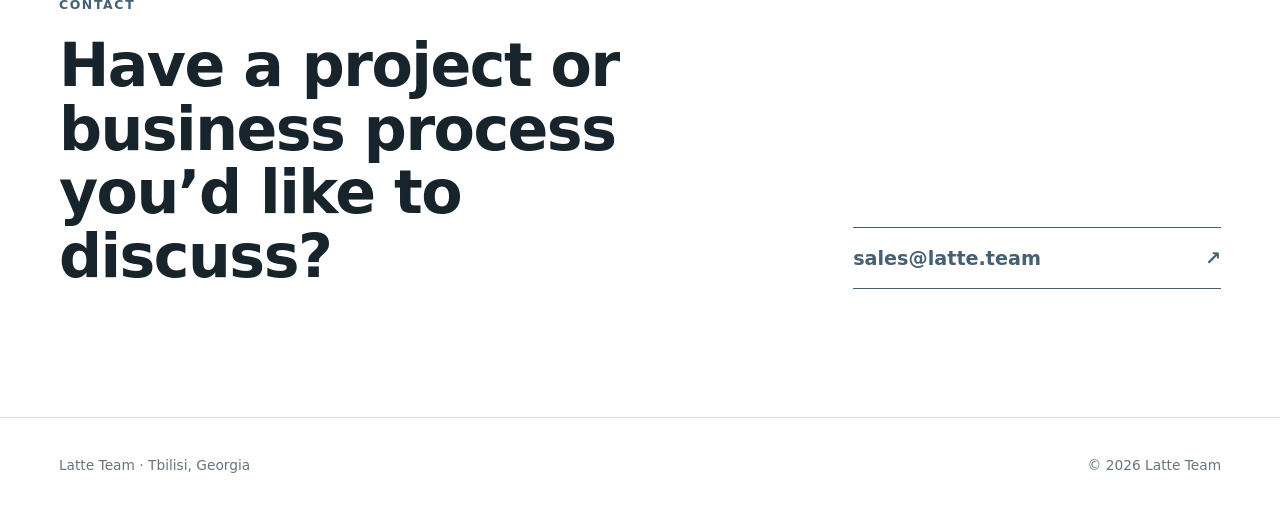
==== commit 7b7451df: "Refine language switcher emphasis AI-Assisted-By: OpenAI Codex" ====
--- a/index.html
+++ b/index.html
@@ -53,7 +53,7 @@
     <meta name="twitter:image" content="https://latte.team/assets/og-image.png">
     <meta name="twitter:image:alt" content="Latte Team — digital solutions for business">
 
-    <link rel="stylesheet" href="/styles.css?v=430b26e0bc7e">
+    <link rel="stylesheet" href="/styles.css?v=04b78f107804">
   </head>
   <body>
     <a class="skip-link" href="#top">Skip to main content</a>
@@ -74,7 +74,7 @@
       </div>
     </header>
 
-    <main id="top">
+    <main id="top" tabindex="-1">
       <section class="hero" aria-labelledby="hero-title">
         <div class="hero-copy">
           <p class="eyebrow">Digital solutions</p>
--- a/styles.css
+++ b/styles.css
@@ -69,6 +69,12 @@
   transition: transform 120ms ease;
 }
 
+.skip-link:focus {
+  outline-color: var(--white);
+  box-shadow: 0 0 0 7px var(--focus-ring);
+  transform: translateY(0);
+}
+
 .skip-link:focus-visible {
   outline-color: var(--white);
   box-shadow: 0 0 0 7px var(--focus-ring);
@@ -137,16 +143,16 @@
   flex-wrap: wrap;
   align-items: center;
   justify-content: flex-end;
-  gap: 0.38rem;
+  gap: 0;
   color: #50616c;
   font-size: 0.8rem;
-  font-weight: 700;
+  font-weight: 500;
   letter-spacing: 0.08em;
   white-space: nowrap;
 }
 
 .language-switcher a {
-  min-width: 40px;
+  min-width: 32px;
   min-height: 40px;
   display: inline-grid;
   place-items: center;
@@ -156,21 +162,15 @@
 }
 
 .language-switcher a[aria-current="page"] {
-  color: var(--brand);
-  background: rgba(68, 97, 115, 0.1);
-  text-decoration-line: underline;
-  text-decoration-color: var(--brand);
-  text-decoration-thickness: 2px;
-  text-underline-offset: 0.32rem;
+  font-weight: 700;
 }
 
 .language-switcher a:not([aria-current="page"]):hover {
   color: var(--ink);
-  background: rgba(68, 97, 115, 0.08);
 }
 
 .language-switcher a[lang="ka"] {
-  padding-inline: 0.45rem;
+  padding-inline: 0.25rem;
   letter-spacing: normal;
 }
 
@@ -434,7 +434,6 @@
 :focus-visible {
   outline: 3px solid var(--focus-ring);
   outline-offset: 4px;
-  border-radius: 0.2rem;
 }
 
 .primary-action:focus-visible {
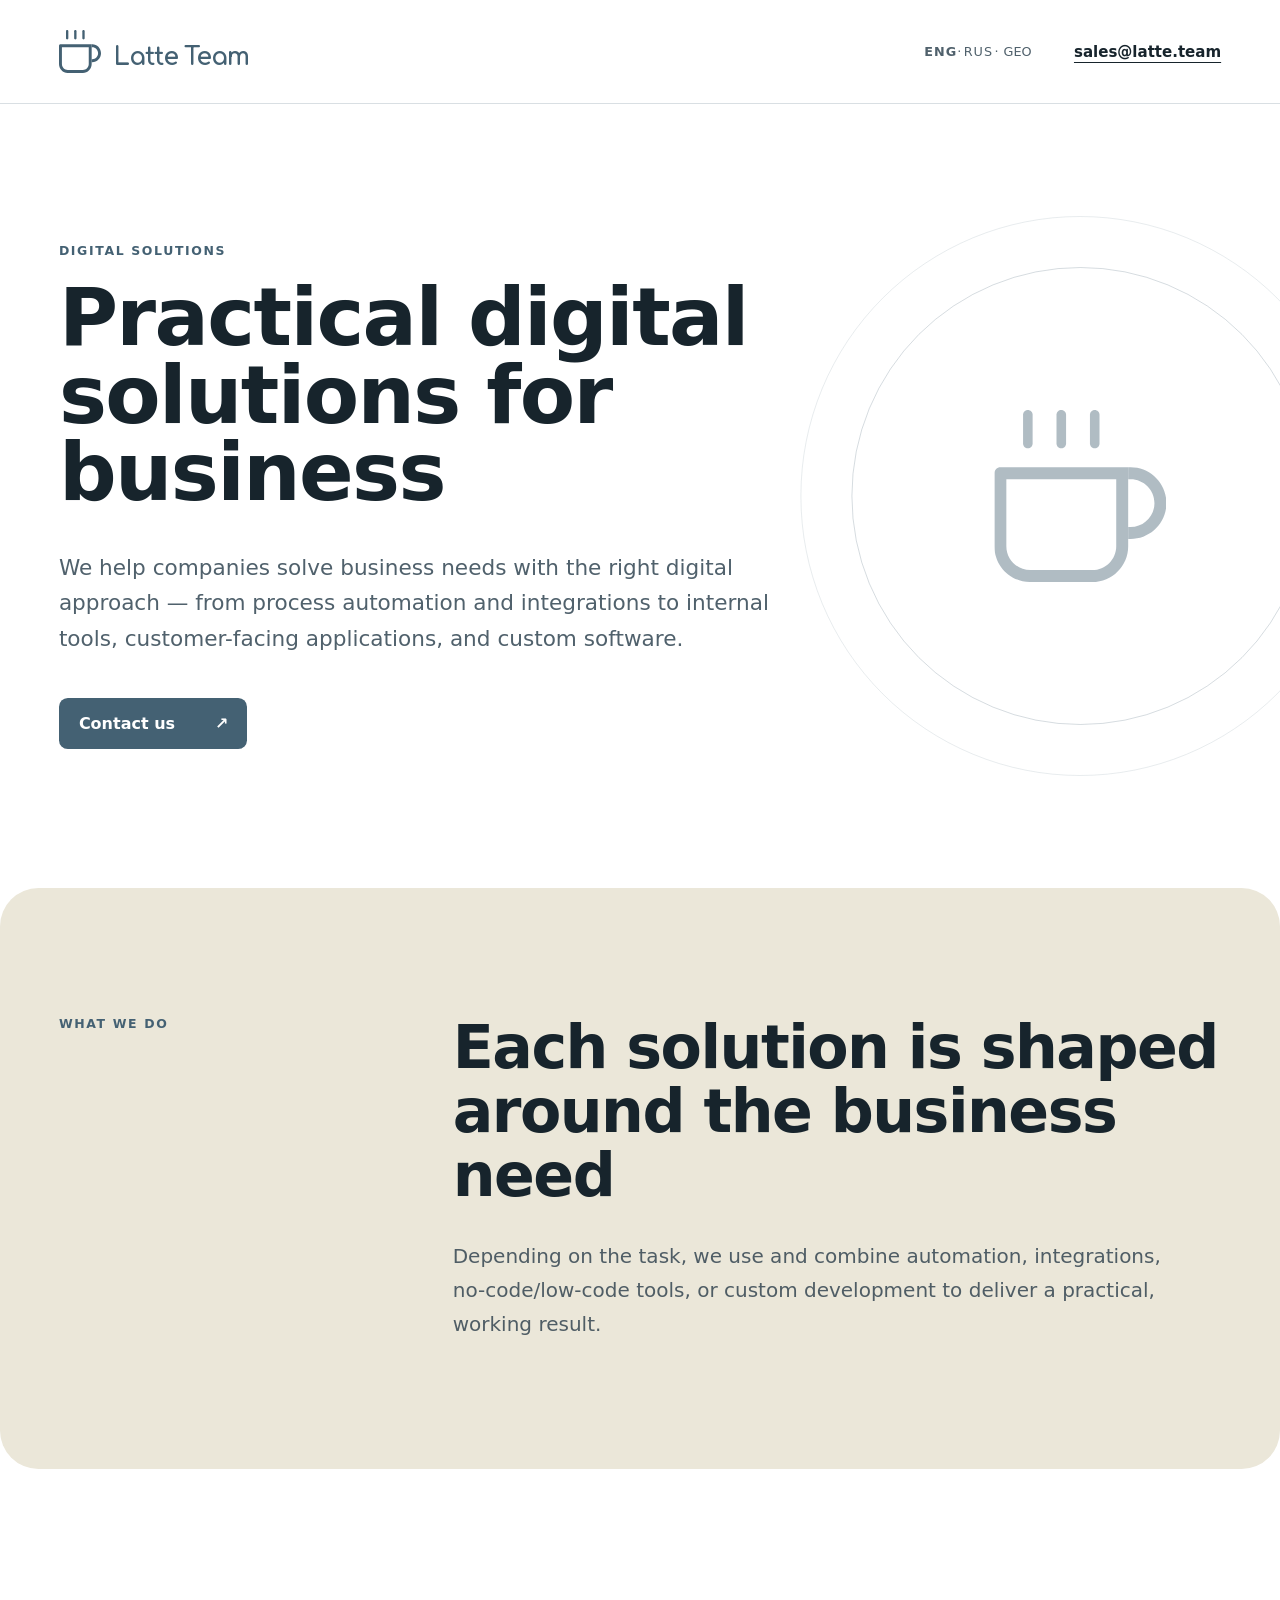
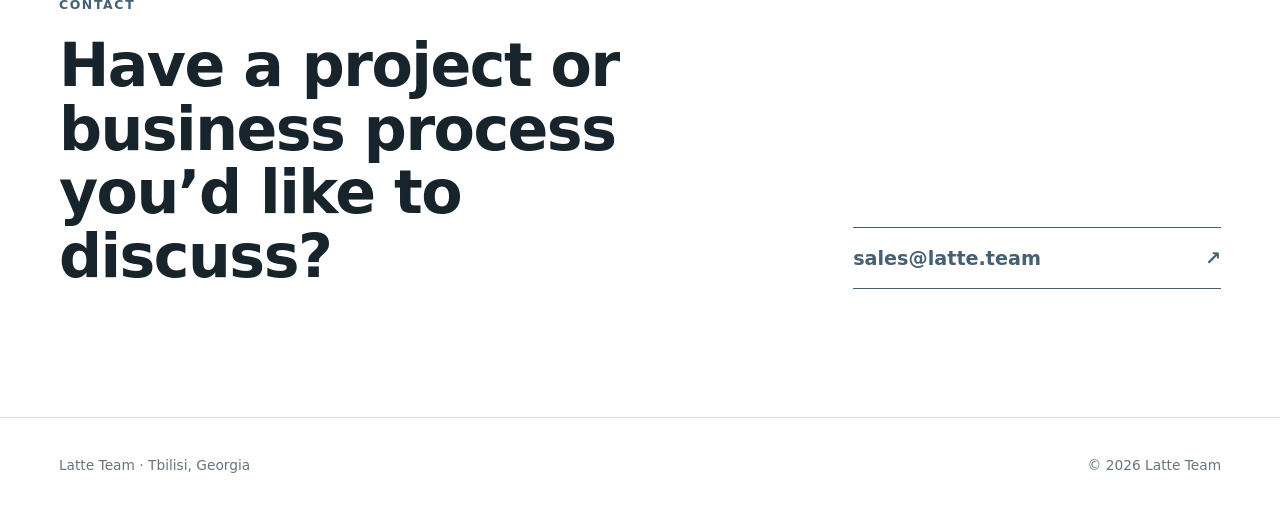
==== commit 83bfbe60: "Use familiar Georgian language labels" ====
--- a/index.html
+++ b/index.html
@@ -53,7 +53,7 @@
     <meta name="twitter:image" content="https://latte.team/assets/og-image.png">
     <meta name="twitter:image:alt" content="Latte Team — digital solutions for business">
 
-    <link rel="stylesheet" href="/styles.css?v=04b78f107804">
+    <link rel="stylesheet" href="/styles.css?v=71596fa95d5a">
   </head>
   <body>
     <a class="skip-link" href="#top">Skip to main content</a>
@@ -64,11 +64,11 @@
       </a>
       <div class="header-actions">
         <nav class="language-switcher" aria-label="Language selection">
-          <a href="/" lang="en" aria-current="page">EN</a>
+          <a href="/" lang="en" aria-current="page">ENG</a>
           <span aria-hidden="true">·</span>
-          <a href="/ru/" lang="ru">RU</a>
+          <a href="/ru/" lang="ru">RUS</a>
           <span aria-hidden="true">·</span>
-          <a href="/ka/" lang="ka">ქართული</a>
+          <a href="/ka/" lang="ka">GEO</a>
         </nav>
         <a class="header-contact" href="mailto:sales@latte.team">sales@latte.team</a>
       </div>
